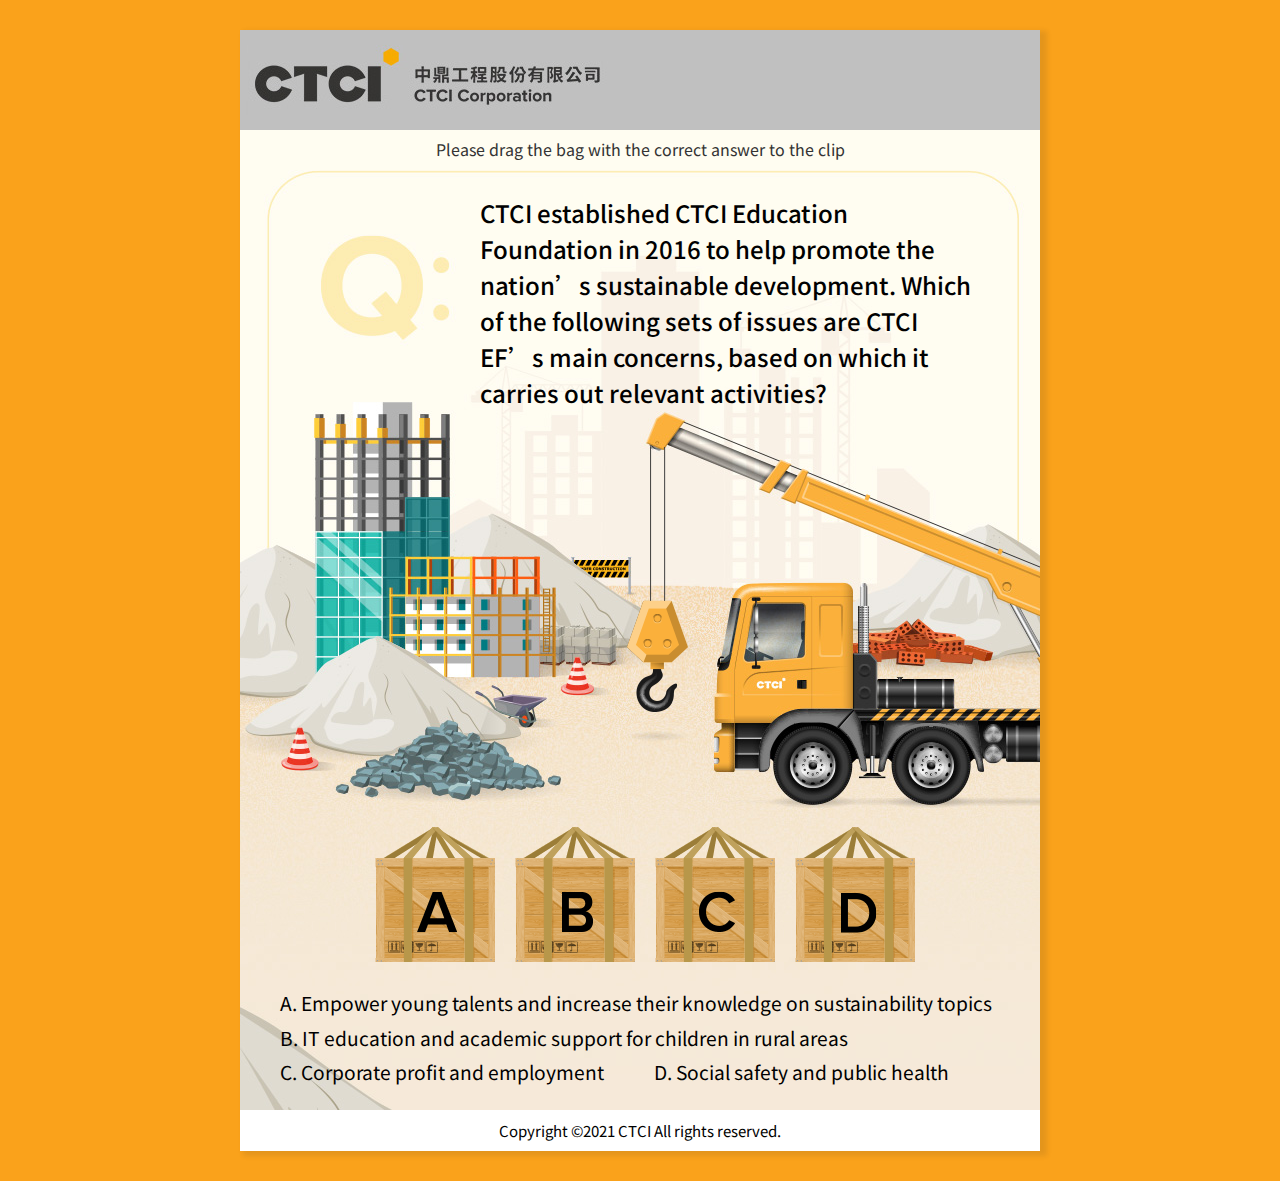
==== q10.html @ 00b7c02a "content update" ====
<!DOCTYPE html>
<html lang="zh-tw">
<head>
	<meta charset="UTF-8">
	<title>CITC Interactive game</title>
	<link href="css/style.css" rel="stylesheet" type="text/css" />
	<link href="https://fonts.googleapis.com/css?family=Noto+Sans+TC:300,400,500,700,900&display=swap" rel="stylesheet">
</head>
<body>
	<div id="wrap">
		<header>
			<h1 class="sr-only">CTCI 中鼎工程股份有限公司 CTCI corporation</h1>
		</header>
		<div class="main">
			<div class="game" data-anwser="A" data-next="success.html">
				<p class="text-tips">Please drag the bag with the correct answer to the clip</p>
				<p class="q q-10">CTCI established CTCI Education Foundation in 2016 to help promote the nation’s sustainable development. Which of the following sets of issues are CTCI EF’s main concerns, based on which it carries out relevant activities?</p>
				<div class="clip">
					<span class="clip-body"></span>
				</div>
				<ul class="dragObject">
					<li class="dragObject-item"><span class="sr-only">A</span></li>
					<li class="dragObject-item"><span class="sr-only">B</span></li>
					<li class="dragObject-item"><span class="sr-only">C</span></li>
					<li class="dragObject-item"><span class="sr-only">D</span></li>
				</ul>
				<ul class="ans ans-q10">
					<li class="ans-item">A. Empower young talents and increase their knowledge on sustainability topics</li>
					<li class="ans-item">B. IT education and academic support for children in rural areas</li>
					<li class="ans-item">C. Corporate profit and employment</li>
					<li class="ans-item">D. Social safety and public health</li>
				</ul>
			</div>
		</div>
		<footer>Copyright ©2021 CTCI All rights reserved.</footer>
		<div class="error" style="display: none;">
			<div class="error-content">
				<a href="javascript:" class="btn-back"> &lt; &lt; Back </a>
				<div class="rightAns rightAns--pos">
					<p class="title-rightAns"><span class="title-rightAns-q">Q :</span><span class="title-rightAns-ans">CTCI established CTCI Education Foundation in 2016 to help promote the nation’s sustainable development. Which of the following sets of issues are CTCI EF’s main concerns, based on which it carries out relevant activities?</span></p>
					<p class="text-rightAns"><span class="title-rightAns-a">A :</span><span class="title-rightAns-ans">Empower young talents and increase their knowledge on sustainability topics</span></p>
				</div>
			</div>
		</div>
	</div>
	<script src="js/jquery-2.2.4.min.js"></script>
	<script src="js/jquery-ui.min.js"></script>
	<script src="js/jquery.ui.touch-punch.min.js"></script>
	<script src="js/game.js"></script>
</body>
</html>
---- css/style.css ----
body, div, dl, dt, dd, ul, ol, li, h1, h2, h3, h4, h5, h6, pre, code, form, fieldset, legend, input, textarea, p, blockquote, th, td {
	margin: 0;
	padding: 0
}

table {
	border-collapse: collapse;
	border-spacing: 0
}

fieldset, img {
	border: 0
}

img {
	display: block
}

address, caption, cite, code, dfn, em, strong, th, var {
	font-style: normal;
	font-weight: normal
}

li {
	list-style: none
}

caption, th {
	text-align: left
}

h1, h2, h3, h4, h5, h6 {
	font-size: 100%;
	font-weight: normal
}

q:before, q:after {
	content: ''
}

abbr, acronym {
	border: 0;
	font-variant: normal
}

sup {
	vertical-align: text-top
}

sub {
	vertical-align: text-bottom
}

input, textarea, select {
	font-family: inherit;
	font-size: 100%;
	font-weight: inherit
}

legend {
	color: #000
}

img, a, object {
	border: 0;
	outline: 0
}

body {
	background-color: #faa21b;;
	padding: 0;
	font-size: 16px;
	font-family: "Noto Sans TC", Arial, Helvetica, Arial, Helvetica, sans-serif
}

#wrap {
	width: 800px;
	margin: 0 auto;
	position: relative;
	-webkit-box-shadow: 5px 3px 5px 2px rgba(40, 40, 40, 0.1);
	box-shadow: 5px 3px 5px 2px rgba(40, 40, 40, 0.1)
}

header {
	width: 800px;
	height: 100px;
	background: #c0c0c0 url(../images/logo.jpg) no-repeat 0 center;
	position: relative;
	margin-top: 30px
}

.sr-only {
	width: 1px;
	height: 1px;
	position: absolute;
	padding: 0;
	margin: -1px;
	border: 0;
	clip: rect(0 0 0 0);
	overflow: hidden
}
.main{
	width:100%;
	overflow: hidden;
}

.info {
	background: rgba(245, 245, 245, 1);
	background: -moz-linear-gradient(top, rgba(245, 245, 245, 1) 0%, rgba(255, 255, 255, 1) 37%, rgba(255, 255, 255, 1) 100%);
	background: -webkit-gradient(left top, left bottom, color-stop(0%, rgba(245, 245, 245, 1)), color-stop(37%, rgba(255, 255, 255, 1)), color-stop(100%, rgba(255, 255, 255, 1)));
	background: -webkit-linear-gradient(top, rgba(245, 245, 245, 1) 0%, rgba(255, 255, 255, 1) 37%, rgba(255, 255, 255, 1) 100%);
	background: -o-linear-gradient(top, rgba(245, 245, 245, 1) 0%, rgba(255, 255, 255, 1) 37%, rgba(255, 255, 255, 1) 100%);
	background: -ms-linear-gradient(top, rgba(245, 245, 245, 1) 0%, rgba(255, 255, 255, 1) 37%, rgba(255, 255, 255, 1) 100%);
	background: linear-gradient(to bottom, rgba(245, 245, 245, 1) 0%, rgba(255, 255, 255, 1) 37%, rgba(255, 255, 255, 1) 100%);
	filter: progid:DXImageTransform.Microsoft.gradient(startColorstr='#f5f5f5', endColorstr='#ffffff', GradientType=0);
	padding: 20px;
	text-align: center;
	box-sizing: border-box
}

h2 {
	margin-bottom: 10px;
	font-size: 2em;
	font-weight: 700;
	line-height: 1.2
}

.text-intro {
	color: #a0a0a0;
	font-size: 1em;
	line-height: 1.8
}
.text-tips{
	width: 100%;
	color: #333333;
	text-align: center;
	line-height:2.4;
}

.game {
	width: 100%;
	height: 980px;
	background: url(../images/bg-game.jpg) no-repeat 0 0;
	position: relative;
}

.q {
	width: 63%;
	position: absolute;
	top: 91px;
	left: 240px;
	font-size: 1.5em;
	line-height: 1.5;
	font-weight: 500;
	box-sizing: border-box
}
.q-1,.q-5{
	top: 138px;
}
.q-6,.q-7,.q-8,.q-9,.q-10{
	top: 65px;
}
.ans {
	width: 76%;
	-ms-display: flex;
	display: flex;
	flex-flow: row wrap;
	justify-content: flex-start;
	position: absolute;
	top: 856px;
	left:12%;
	font-size: 1.2em;
	line-height: 1.8;
}
.ans-item {
	padding-right: 50px;
	box-sizing: border-box;
}
.ans-q1{
	width: 90%;
	left: 9%;
}
.ans-q2{
	width: 70%;
	left: 22%;
}
.ans-q3{
	width: 85%;
	left: 12%;
}
.ans-q4{
	width: 65%;
	left: 22%;
}
.ans-q5{
	width: 95%;
	left: 8%;
}
.ans-q6{
	width: 90%;
	left: 8%;
}
.ans-q7{
	width: 100%;
	top: 844px;
	left: 5%;
	font-size: 1em;
}
.ans-q8{
	width: 80%;
	left: 16%;
}
.ans-q9{
	width: 90%;
	left: 11%;
}
.ans-q10{
	width: 98%;
	left: 5%;
}
.dragObject {
	width: 88%;
	display: -webkit-box;
	display: -ms-flexbox;
	display: flex;
	-webkit-box-orient: horizontal;
	-webkit-box-direction: normal;
	-ms-flex-flow: row nowrap;
	flex-flow: row nowrap;
	-webkit-box-pack: center;
	-ms-flex-pack: center;
	justify-content: center;
	position: absolute;
	top: 692px;
	left: 6%;
	z-index: 15;
}
.dragObject--q7{
	top: 684px;
}

.dragObject-item {
	width: 130px;
	height: 140px;
	display: inline-block;
	margin: 0 5px;
	box-sizing: border-box;
	cursor: pointer
}

.dragObject-item:nth-child(1) {
	background: url(../images/bag-a.png) no-repeat 0 0
}

.dragObject-item:nth-child(2) {
	background: url(../images/bag-b.png) no-repeat 0 0
}

.dragObject-item:nth-child(3) {
	background: url(../images/bag-c.png) no-repeat 0 0
}

.dragObject-item:nth-child(4) {
	background: url(../images/bag-d.png) no-repeat 0 0
}
.dragObject-item:nth-child(5) {
	background: url(../images/bag-e.png) no-repeat 0 0
}
.clip{
	width: 64px;
	height: 272px;
	position: absolute;
	top: 317px;
	left:386px;
}
.clip-body{
	width:100%;
	height: 100%;
	background: url(../images/clip-body.png) no-repeat 0 0;
	position: absolute;
	top: 0;
	left: 0;
	z-index: 10;
}
footer {
	width: 100%;
	background-color: white;
	padding: 10px 0;
	font-size: 0.9375em;
	text-align: center;
	margin-bottom: 30px
}

.error {
	width: 100%;
	height: 100%;
	-ms-display: flex;
	display: flex;
	-webkit-box-pack: center;
	-moz-box-pack: center;
	-ms-flex-pack: center;
	justify-content: center;
	-webkit-box-align: center;
	-mox-box-align: center;
	-ms-flex-align: center;
	-webkit-align-items: center;
	align-items: center;
	position: absolute;
	top: 0;
	left: 0;
	background-color: rgba(255, 255, 255, 0.8);
	z-index: 15
}

.error-content {
	width: 512px;
	height: 600px;
	background: url(../images/bg-error.png) no-repeat 0 0;
	position: relative
}

.btn-back, .rightAns {
	position: absolute;
}

.btn-back {
	background-color: #F9BE00;
	top: 0;
	left: 0;
	padding: 10px 20px;
	color:white;
	font-weight: 500;
	text-decoration: none;
	border-radius: 30px;
	box-shadow: 6px 6px 0 rgb(252 222 128);
}
.btn-backIndex{
	width: 20%;
	background-color: #FCDE80;
	position: absolute;
	top: 550px;
	left: 40%;
	padding: 10px 20px;
	color:#fff;
	font-size: 1.25rem;
	font-weight: 700;
	line-height: 2;
	text-align: center;
	text-decoration: none;
	border-radius: 30px;
}

.rightAns {
	width: 80%;
	top: 264px;
	left: 112px;
	padding: 16px 36px;
	box-sizing: border-box;
	bottom: 100px
}
.rightAns--pos{
	top:235px;
}
.title-rightAns,.text-rightAns{
	width: 100%;
	display:flex;
	flex-flow: row nowrap;
	align-items: center;
	color:white;
}

.title-rightAns-ans{
	width:64%;
	display: block;
}
.title-rightAns-q,.title-rightAns-a{
	width:30%;
	display:block;
	color:white;
	font-size:3.6rem;
	font-weight: 900;
	opacity: .5;
}

.success {
	width: 100%;
	height: 970px;
	background: url(../images/bg-success.jpg) no-repeat 0 0;
	position: relative;
}

.text-success {
	width: 100%;
	position: absolute;
	top: 224px;
	color: white;
	font-size: 2em;
	font-weight: 500;
	text-align: center;
	padding-top: 170px;
}
.swing {
    animation: swing ease-in-out 1s infinite alternate;
    transform-origin: top center;
}
@keyframes swing {
    0% { transform: rotate(3deg); }
    100% { transform: rotate(-3deg); }
}
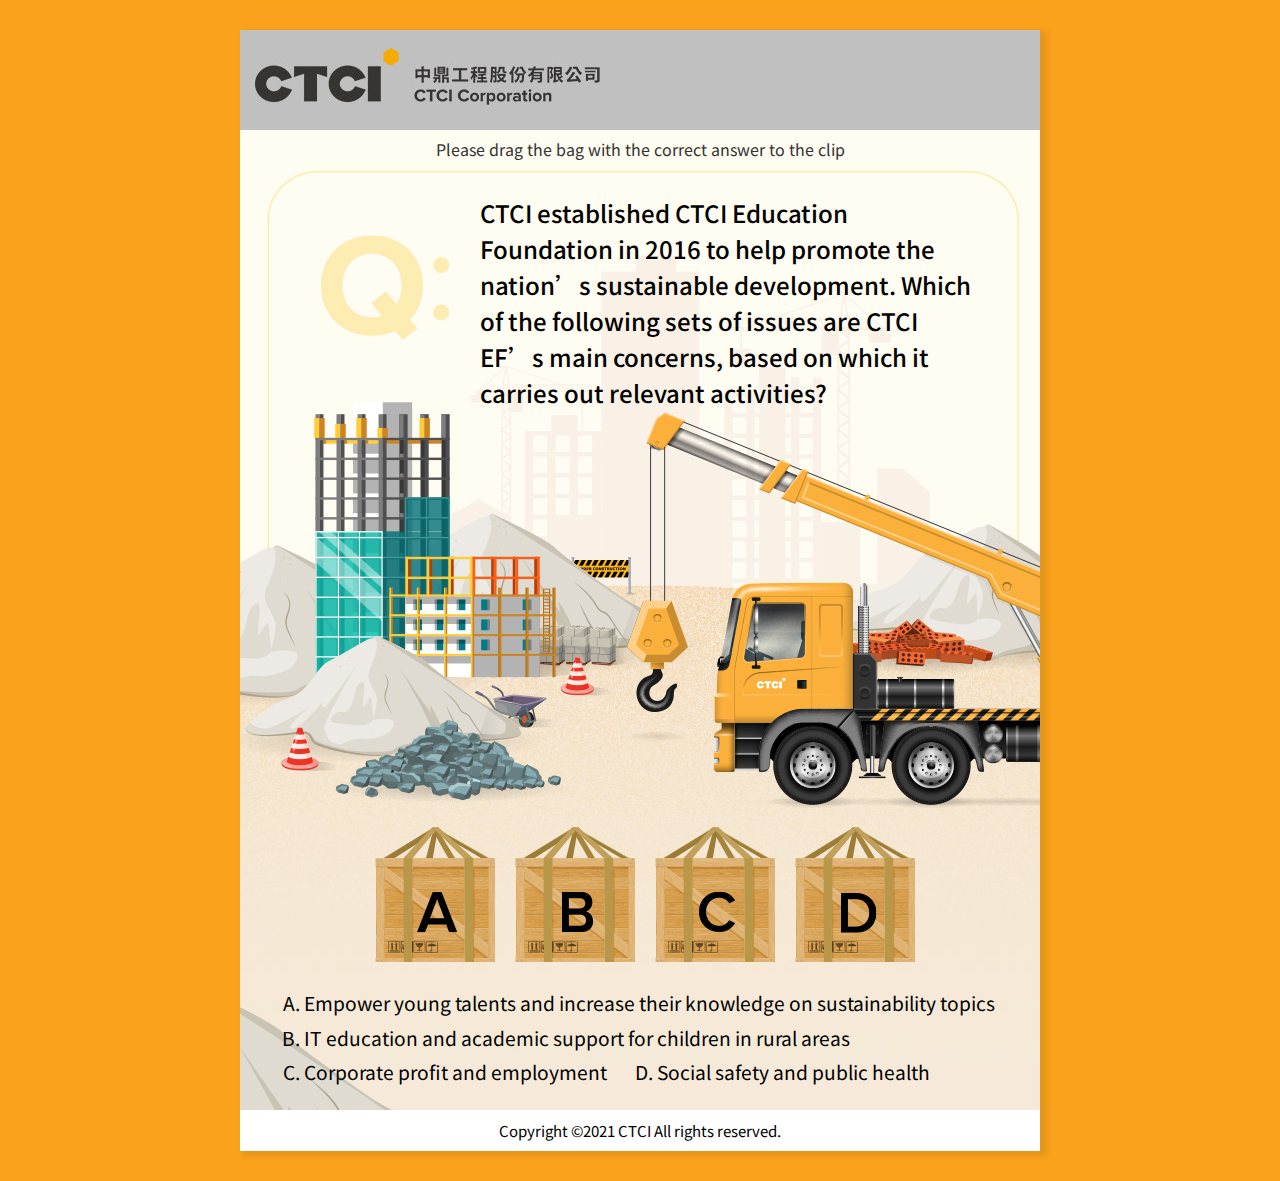
==== commit 656686f3: "content modify" ====
--- a/q10.html
+++ b/q10.html
@@ -25,10 +25,10 @@
 					<li class="dragObject-item"><span class="sr-only">D</span></li>
 				</ul>
 				<ul class="ans ans-q10">
-					<li class="ans-item">A. Empower young talents and increase their knowledge on sustainability topics</li>
-					<li class="ans-item">B. IT education and academic support for children in rural areas</li>
-					<li class="ans-item">C. Corporate profit and employment</li>
-					<li class="ans-item">D. Social safety and public health</li>
+					<li class="ans-item">Empower young talents and increase their knowledge on sustainability topics</li>
+					<li class="ans-item">IT education and academic support for children in rural areas</li>
+					<li class="ans-item">Corporate profit and employment</li>
+					<li class="ans-item">Social safety and public health</li>
 				</ul>
 			</div>
 		</div>
--- a/css/style.css
+++ b/css/style.css
@@ -147,7 +147,7 @@
 .q {
 	width: 63%;
 	position: absolute;
-	top: 91px;
+	top: 85px;
 	left: 240px;
 	font-size: 1.5em;
 	line-height: 1.5;
@@ -157,8 +157,14 @@
 .q-1,.q-5{
 	top: 138px;
 }
-.q-6,.q-7,.q-8,.q-9,.q-10{
+.q-6,.q-7,.q-8.q-8,.q-9,.q-10{
 	top: 65px;
+}
+.q-6{
+	font-size: 1.4em;
+}
+.q-8, .q-9{
+	font-size: 1.3em;
 }
 .ans {
 	width: 76%;
@@ -173,50 +179,51 @@
 	line-height: 1.8;
 }
 .ans-item {
+	list-style: upper-alpha;
 	padding-right: 50px;
 	box-sizing: border-box;
 }
 .ans-q1{
 	width: 90%;
-	left: 9%;
+	left: 12%;
 }
 .ans-q2{
 	width: 70%;
-	left: 22%;
+	left: 26%;
 }
 .ans-q3{
 	width: 85%;
-	left: 12%;
+	left: 16%;
 }
 .ans-q4{
 	width: 65%;
-	left: 22%;
+	left: 27%;
 }
 .ans-q5{
 	width: 95%;
-	left: 8%;
+	left: 14%;
 }
 .ans-q6{
 	width: 90%;
-	left: 8%;
+	left: 15%;
 }
 .ans-q7{
 	width: 100%;
 	top: 844px;
-	left: 5%;
+	left: 6%;
 	font-size: 1em;
 }
 .ans-q8{
 	width: 80%;
-	left: 16%;
+	left: 22%;
 }
 .ans-q9{
 	width: 90%;
-	left: 11%;
+	left: 17%;
 }
 .ans-q10{
 	width: 98%;
-	left: 5%;
+	left: 8%;
 }
 .dragObject {
 	width: 88%;
@@ -359,7 +366,7 @@
 	bottom: 100px
 }
 .rightAns--pos{
-	top:235px;
+	top:230px;
 }
 .title-rightAns,.text-rightAns{
 	width: 100%;
@@ -370,11 +377,11 @@
 }
 
 .title-rightAns-ans{
-	width:64%;
+	width:85%;
 	display: block;
 }
 .title-rightAns-q,.title-rightAns-a{
-	width:30%;
+	width:33%;
 	display:block;
 	color:white;
 	font-size:3.6rem;
